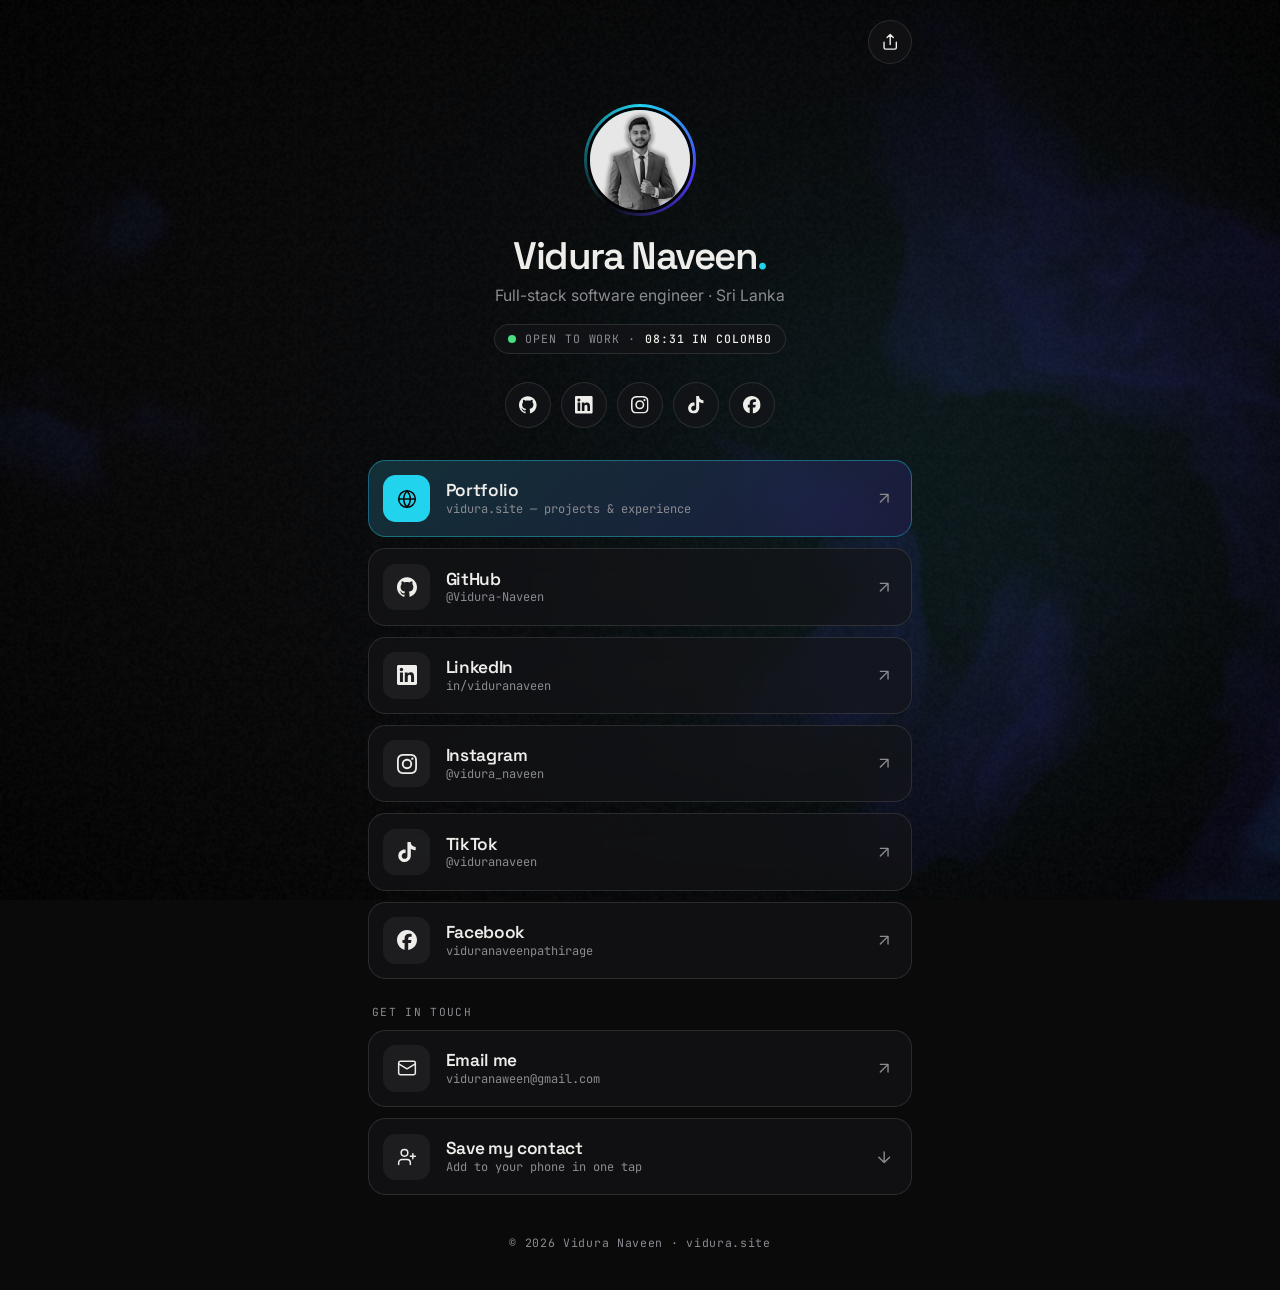
==== links/index.html @ 745ceb68 "Add 3D atom hero, link tree page and nav links pill - Hero: raymarched WebGL atom (nucleus, three or" ====
<!DOCTYPE html>
<html lang="en">

<head>
    <meta charset="UTF-8">
    <meta name="viewport" content="width=device-width, initial-scale=1.0">
    <title>Vidura Naveen — Links</title>
    <meta name="description" content="All of Vidura Naveen's links in one place — portfolio, GitHub, LinkedIn, Instagram, TikTok and Facebook.">
    <meta name="theme-color" content="#0a0a0b">
    <link rel="canonical" href="https://vidura.site/links/">
    <link rel="icon" href="/assets/favicon.svg" type="image/svg+xml">

    <meta property="og:type" content="profile">
    <meta property="og:title" content="Vidura Naveen — Links">
    <meta property="og:description" content="Full-stack software engineer. Find me everywhere.">
    <meta property="og:url" content="https://vidura.site/links/">
    <meta property="og:image" content="https://vidura.site/assets/profile.jpg">
    <meta name="twitter:card" content="summary">

    <link rel="preconnect" href="https://fonts.googleapis.com">
    <link rel="preconnect" href="https://fonts.gstatic.com" crossorigin>
    <link
        href="https://fonts.googleapis.com/css2?family=Space+Grotesk:wght@500;600;700&family=Inter:wght@400;500&family=JetBrains+Mono:wght@400;500&display=swap"
        rel="stylesheet">

    <style>
        :root {
            --bg: #0a0a0b;
            --fg: #eeede9;
            --muted: #8b8b91;
            --line: rgba(238, 237, 233, 0.12);
            --card: rgba(22, 22, 25, 0.62);
            --accent: #22d3ee;
            --indigo: #4c38f2;
            --ease: cubic-bezier(0.22, 1, 0.36, 1);
            --font-display: "Space Grotesk", "Inter", system-ui, sans-serif;
            --font-body: "Inter", system-ui, -apple-system, "Segoe UI", sans-serif;
            --font-mono: "JetBrains Mono", ui-monospace, "Cascadia Code", monospace;
            color-scheme: dark;
        }

        *, *::before, *::after { box-sizing: border-box; }

        html, body { margin: 0; }

        body {
            min-height: 100vh;
            min-height: 100svh;
            background: var(--bg);
            color: var(--fg);
            font: 400 1rem/1.5 var(--font-body);
            -webkit-font-smoothing: antialiased;
        }

        a { color: inherit; text-decoration: none; }

        :focus-visible {
            outline: 2px solid var(--accent);
            outline-offset: 3px;
        }

        .gl {
            position: fixed;
            inset: 0;
            z-index: -1;
            width: 100%;
            height: 100%;
        }

        .wrap {
            width: min(100% - 2rem, 34rem);
            margin: 0 auto;
            padding: 1.25rem 0 2.5rem;
        }

        /* --- top bar --- */
        .bar {
            display: flex;
            align-items: center;
            justify-content: flex-end;
            margin-bottom: 2.5rem;
            font: 500 0.95rem var(--font-mono);
        }

        .icon-btn {
            display: grid;
            place-items: center;
            width: 2.75rem;
            height: 2.75rem;
            border: 1px solid var(--line);
            border-radius: 50%;
            background: var(--card);
            color: var(--fg);
            cursor: pointer;
            backdrop-filter: blur(10px);
            -webkit-backdrop-filter: blur(10px);
            transition: border-color 0.3s, color 0.3s;
        }

        .icon-btn:hover { border-color: var(--accent); color: var(--accent); }

        .i {
            width: 1.15rem;
            height: 1.15rem;
            fill: none;
            stroke: currentColor;
            stroke-width: 1.8;
            stroke-linecap: round;
            stroke-linejoin: round;
        }

        .i--fill { fill: currentColor; stroke: none; }

        /* --- profile --- */
        .profile {
            display: flex;
            flex-direction: column;
            align-items: center;
            text-align: center;
        }

        .avatar {
            position: relative;
            width: 7rem;
            height: 7rem;
            margin-bottom: 1.25rem;
            padding: 3px;
            border-radius: 50%;
            background: conic-gradient(from var(--spin, 0deg), var(--accent), var(--indigo), transparent 60%, var(--accent));
            animation: spin 6s linear infinite;
        }

        @property --spin {
            syntax: "<angle>";
            inherits: false;
            initial-value: 0deg;
        }

        @keyframes spin { to { --spin: 360deg; } }

        .avatar img {
            display: block;
            width: 100%;
            height: 100%;
            border: 3px solid var(--bg);
            border-radius: 50%;
            object-fit: cover;
            filter: grayscale(1) contrast(1.05);
        }

        .name {
            margin: 0;
            font: 600 clamp(1.9rem, 7vw, 2.4rem) / 1.05 var(--font-display);
            letter-spacing: -0.04em;
        }

        .name span { color: var(--accent); }

        .role {
            margin: 0.5rem 0 1rem;
            color: var(--muted);
            font-size: 0.98rem;
        }

        .status {
            display: inline-flex;
            align-items: center;
            gap: 0.55rem;
            padding: 0.4rem 0.85rem;
            border: 1px solid var(--line);
            border-radius: 99px;
            background: var(--card);
            font: 400 0.72rem var(--font-mono);
            letter-spacing: 0.08em;
            text-transform: uppercase;
            color: var(--muted);
            backdrop-filter: blur(10px);
            -webkit-backdrop-filter: blur(10px);
        }

        .status b { color: var(--fg); font-weight: 500; }

        .dot {
            width: 0.5rem;
            height: 0.5rem;
            border-radius: 50%;
            background: #4ade80;
            box-shadow: 0 0 0 0 rgba(74, 222, 128, 0.6);
            animation: pulse 2s infinite;
        }

        @keyframes pulse {
            70% { box-shadow: 0 0 0 0.5rem rgba(74, 222, 128, 0); }
            100% { box-shadow: 0 0 0 0 rgba(74, 222, 128, 0); }
        }

        /* --- quick icon row --- */
        .quick {
            display: flex;
            flex-wrap: wrap;
            justify-content: center;
            gap: 0.6rem;
            margin: 1.75rem 0 2rem;
            padding: 0;
            list-style: none;
        }

        .quick a {
            display: grid;
            place-items: center;
            width: 2.9rem;
            height: 2.9rem;
            border-radius: 50%;
            border: 1px solid var(--line);
            background: var(--card);
            backdrop-filter: blur(10px);
            -webkit-backdrop-filter: blur(10px);
            transition: transform 0.4s var(--ease), background-color 0.3s, color 0.3s, border-color 0.3s;
        }

        .quick a:hover {
            transform: translateY(-3px);
            background: var(--accent);
            border-color: var(--accent);
            color: var(--bg);
        }

        .quick svg { width: 1.1rem; height: 1.1rem; fill: currentColor; }

        /* --- link cards --- */
        .links {
            display: grid;
            grid-template-columns: minmax(0, 1fr);
            gap: 0.7rem;
            margin: 0;
            padding: 0;
            list-style: none;
        }

        .link {
            --mx: 50%;
            --my: 50%;
            position: relative;
            display: flex;
            align-items: center;
            gap: 1rem;
            padding: 0.9rem 1.1rem 0.9rem 0.9rem;
            overflow: hidden;
            border: 1px solid var(--line);
            border-radius: 1.1rem;
            background: var(--card);
            backdrop-filter: blur(14px);
            -webkit-backdrop-filter: blur(14px);
            transition: border-color 0.35s, transform 0.5s var(--ease);
        }

        .link::before {
            content: "";
            position: absolute;
            inset: 0;
            background: radial-gradient(18rem circle at var(--mx) var(--my), rgba(34, 211, 238, 0.14), transparent 60%);
            opacity: 0;
            transition: opacity 0.35s;
            pointer-events: none;
        }

        .link:hover {
            border-color: rgba(34, 211, 238, 0.55);
            transform: translateY(-2px);
        }

        .link:hover::before { opacity: 1; }

        .link__icon {
            display: grid;
            flex-shrink: 0;
            place-items: center;
            width: 2.9rem;
            height: 2.9rem;
            border-radius: 0.8rem;
            background: rgba(238, 237, 233, 0.06);
            transition: background-color 0.35s, color 0.35s;
        }

        .link__icon svg { width: 1.25rem; height: 1.25rem; }

        .link:hover .link__icon { background: var(--accent); color: var(--bg); }

        .link__text {
            display: flex;
            flex: 1;
            flex-direction: column;
            min-width: 0;
        }

        .link__title {
            font: 600 1.08rem / 1.2 var(--font-display);
            letter-spacing: -0.02em;
        }

        .link__sub {
            overflow: hidden;
            font: 400 0.75rem var(--font-mono);
            color: var(--muted);
            text-overflow: ellipsis;
            white-space: nowrap;
        }

        .link__arrow {
            flex-shrink: 0;
            color: var(--muted);
            transition: transform 0.45s var(--ease), color 0.3s;
        }

        .link:hover .link__arrow {
            color: var(--accent);
            transform: rotate(45deg);
        }

        .link--featured {
            border-color: rgba(34, 211, 238, 0.4);
            background: linear-gradient(135deg, rgba(34, 211, 238, 0.16), rgba(76, 56, 242, 0.16)), var(--card);
        }

        .link--featured .link__icon { background: var(--accent); color: var(--bg); }

        .label {
            margin: 1.6rem 0 0.7rem 0.25rem;
            font: 400 0.7rem var(--font-mono);
            letter-spacing: 0.12em;
            text-transform: uppercase;
            color: var(--muted);
        }

        .foot {
            margin-top: 2.5rem;
            text-align: center;
            font: 400 0.72rem var(--font-mono);
            letter-spacing: 0.06em;
            color: var(--muted);
        }

        .foot a:hover { color: var(--accent); }

        .toast {
            position: fixed;
            left: 50%;
            bottom: 1.5rem;
            z-index: 10;
            padding: 0.6rem 1rem;
            border-radius: 99px;
            background: var(--fg);
            color: var(--bg);
            font: 500 0.8rem var(--font-mono);
            opacity: 0;
            translate: -50% 1rem;
            transition: opacity 0.3s, translate 0.4s var(--ease);
            pointer-events: none;
        }

        .toast.is-on { opacity: 1; translate: -50% 0; }

        /* --- entrance --- */
        @media (prefers-reduced-motion: no-preference) {
            .rise {
                opacity: 0;
                animation: rise 0.9s var(--ease) forwards;
                animation-delay: calc(var(--i, 0) * 70ms + 120ms);
            }

            @keyframes rise {
                from { opacity: 0; transform: translateY(18px); }
                to { opacity: 1; transform: none; }
            }
        }

        @media (prefers-reduced-motion: reduce) {
            .avatar, .dot { animation: none; }
        }
    </style>
</head>

<body>
    <canvas class="gl" id="gl" aria-hidden="true"></canvas>

    <div class="wrap">
        <header class="bar rise">
            <button class="icon-btn" type="button" id="share" aria-label="Share this page">
                <svg class="i" viewBox="0 0 24 24" aria-hidden="true"><path d="M4 12v7a2 2 0 0 0 2 2h12a2 2 0 0 0 2-2v-7M16 6l-4-4-4 4M12 2v13" /></svg>
            </button>
        </header>

        <main>
            <section class="profile">
                <div class="avatar rise" style="--i:1">
                    <img src="/assets/profile.jpg" alt="Portrait of Vidura Naveen" width="112" height="112">
                </div>
                <h1 class="name rise" style="--i:2">Vidura Naveen<span>.</span></h1>
                <p class="role rise" style="--i:3">Full-stack software engineer · Sri Lanka</p>
                <span class="status rise" style="--i:4"><i class="dot"></i>Open to work · <b class="clock">--:--</b></span>
            </section>

            <ul class="quick rise" style="--i:5" aria-label="Social profiles">
                <li><a href="https://github.com/Vidura-Naveen" target="_blank" rel="noopener" aria-label="GitHub"><svg viewBox="0 0 24 24" aria-hidden="true"><path d="M12 .297c-6.63 0-12 5.373-12 12 0 5.303 3.438 9.8 8.205 11.385.6.113.82-.258.82-.577 0-.285-.01-1.04-.015-2.04-3.338.724-4.042-1.61-4.042-1.61C4.422 18.07 3.633 17.7 3.633 17.7c-1.087-.744.084-.729.084-.729 1.205.084 1.838 1.236 1.838 1.236 1.07 1.835 2.809 1.305 3.495.998.108-.776.417-1.305.76-1.605-2.665-.3-5.466-1.332-5.466-5.93 0-1.31.465-2.38 1.235-3.22-.135-.303-.54-1.523.105-3.176 0 0 1.005-.322 3.3 1.23.96-.267 1.98-.399 3-.405 1.02.006 2.04.138 3 .405 2.28-1.552 3.285-1.23 3.285-1.23.645 1.653.24 2.873.12 3.176.765.84 1.23 1.91 1.23 3.22 0 4.61-2.805 5.625-5.475 5.92.42.36.81 1.096.81 2.22 0 1.606-.015 2.896-.015 3.286 0 .315.21.69.825.57C20.565 22.092 24 17.592 24 12.297c0-6.627-5.373-12-12-12" /></svg></a></li>
                <li><a href="https://www.linkedin.com/in/viduranaveen" target="_blank" rel="noopener" aria-label="LinkedIn"><svg viewBox="0 0 24 24" aria-hidden="true"><path d="M20.447 20.452h-3.554v-5.569c0-1.328-.027-3.037-1.852-3.037-1.853 0-2.136 1.445-2.136 2.939v5.667H9.351V9h3.414v1.561h.046c.477-.9 1.637-1.85 3.37-1.85 3.601 0 4.267 2.37 4.267 5.455v6.286zM5.337 7.433c-1.144 0-2.063-.926-2.063-2.065 0-1.138.92-2.063 2.063-2.063 1.14 0 2.064.925 2.064 2.063 0 1.139-.925 2.065-2.064 2.065zm1.782 13.019H3.555V9h3.564v11.452zM22.225 0H1.771C.792 0 0 .774 0 1.729v20.542C0 23.227.792 24 1.771 24h20.451C23.2 24 24 23.227 24 22.271V1.729C24 .774 23.2 0 22.222 0h.003z" /></svg></a></li>
                <li><a href="https://www.instagram.com/vidura_naveen/" target="_blank" rel="noopener" aria-label="Instagram"><svg viewBox="0 0 24 24" aria-hidden="true"><use href="#ig" /></svg></a></li>
                <li><a href="https://www.tiktok.com/@viduranaveen" target="_blank" rel="noopener" aria-label="TikTok"><svg viewBox="0 0 24 24" aria-hidden="true"><use href="#tt" /></svg></a></li>
                <li><a href="https://www.facebook.com/viduranaveenpathirage/" target="_blank" rel="noopener" aria-label="Facebook"><svg viewBox="0 0 24 24" aria-hidden="true"><use href="#fb" /></svg></a></li>
            </ul>

            <ul class="links">
                <li class="rise" style="--i:6">
                    <a class="link link--featured" href="/">
                        <span class="link__icon"><svg class="i" viewBox="0 0 24 24" aria-hidden="true"><circle cx="12" cy="12" r="10" /><path d="M2 12h20M12 2a15.3 15.3 0 0 1 4 10 15.3 15.3 0 0 1-4 10 15.3 15.3 0 0 1-4-10 15.3 15.3 0 0 1 4-10z" /></svg></span>
                        <span class="link__text"><span class="link__title">Portfolio</span><span class="link__sub">vidura.site — projects &amp; experience</span></span>
                        <svg class="i link__arrow" viewBox="0 0 24 24" aria-hidden="true"><path d="M7 17 17 7M7 7h10v10" /></svg>
                    </a>
                </li>
                <li class="rise" style="--i:7">
                    <a class="link" href="https://github.com/Vidura-Naveen" target="_blank" rel="noopener">
                        <span class="link__icon"><svg class="i i--fill" viewBox="0 0 24 24" aria-hidden="true"><use href="#gh" /></svg></span>
                        <span class="link__text"><span class="link__title">GitHub</span><span class="link__sub">@Vidura-Naveen</span></span>
                        <svg class="i link__arrow" viewBox="0 0 24 24" aria-hidden="true"><path d="M7 17 17 7M7 7h10v10" /></svg>
                    </a>
                </li>
                <li class="rise" style="--i:8">
                    <a class="link" href="https://www.linkedin.com/in/viduranaveen" target="_blank" rel="noopener">
                        <span class="link__icon"><svg class="i i--fill" viewBox="0 0 24 24" aria-hidden="true"><use href="#li" /></svg></span>
                        <span class="link__text"><span class="link__title">LinkedIn</span><span class="link__sub">in/viduranaveen</span></span>
                        <svg class="i link__arrow" viewBox="0 0 24 24" aria-hidden="true"><path d="M7 17 17 7M7 7h10v10" /></svg>
                    </a>
                </li>
                <li class="rise" style="--i:9">
                    <a class="link" href="https://www.instagram.com/vidura_naveen/" target="_blank" rel="noopener">
                        <span class="link__icon"><svg class="i i--fill" viewBox="0 0 24 24" aria-hidden="true"><use href="#ig" /></svg></span>
                        <span class="link__text"><span class="link__title">Instagram</span><span class="link__sub">@vidura_naveen</span></span>
                        <svg class="i link__arrow" viewBox="0 0 24 24" aria-hidden="true"><path d="M7 17 17 7M7 7h10v10" /></svg>
                    </a>
                </li>
                <li class="rise" style="--i:10">
                    <a class="link" href="https://www.tiktok.com/@viduranaveen" target="_blank" rel="noopener">
                        <span class="link__icon"><svg class="i i--fill" viewBox="0 0 24 24" aria-hidden="true"><use href="#tt" /></svg></span>
                        <span class="link__text"><span class="link__title">TikTok</span><span class="link__sub">@viduranaveen</span></span>
                        <svg class="i link__arrow" viewBox="0 0 24 24" aria-hidden="true"><path d="M7 17 17 7M7 7h10v10" /></svg>
                    </a>
                </li>
                <li class="rise" style="--i:11">
                    <a class="link" href="https://www.facebook.com/viduranaveenpathirage/" target="_blank" rel="noopener">
                        <span class="link__icon"><svg class="i i--fill" viewBox="0 0 24 24" aria-hidden="true"><use href="#fb" /></svg></span>
                        <span class="link__text"><span class="link__title">Facebook</span><span class="link__sub">viduranaveenpathirage</span></span>
                        <svg class="i link__arrow" viewBox="0 0 24 24" aria-hidden="true"><path d="M7 17 17 7M7 7h10v10" /></svg>
                    </a>
                </li>
            </ul>

            <p class="label rise" style="--i:12">Get in touch</p>
            <ul class="links">
                <li class="rise" style="--i:13">
                    <a class="link" href="mailto:viduranaween@gmail.com">
                        <span class="link__icon"><svg class="i" viewBox="0 0 24 24" aria-hidden="true"><rect x="2" y="4" width="20" height="16" rx="2" /><path d="m22 7-10 6L2 7" /></svg></span>
                        <span class="link__text"><span class="link__title">Email me</span><span class="link__sub">viduranaween@gmail.com</span></span>
                        <svg class="i link__arrow" viewBox="0 0 24 24" aria-hidden="true"><path d="M7 17 17 7M7 7h10v10" /></svg>
                    </a>
                </li>
                <li class="rise" style="--i:14">
                    <a class="link" href="/links/vidura-naveen.vcf" download="Vidura Naveen.vcf">
                        <span class="link__icon"><svg class="i" viewBox="0 0 24 24" aria-hidden="true"><path d="M16 21v-2a4 4 0 0 0-4-4H6a4 4 0 0 0-4 4v2" /><circle cx="9" cy="7" r="4" /><path d="M19 8v6M22 11h-6" /></svg></span>
                        <span class="link__text"><span class="link__title">Save my contact</span><span class="link__sub">Add to your phone in one tap</span></span>
                        <svg class="i link__arrow" viewBox="0 0 24 24" aria-hidden="true"><path d="M12 5v14M19 12l-7 7-7-7" /></svg>
                    </a>
                </li>
            </ul>
        </main>

        <footer class="foot rise" style="--i:15">
            © <span class="year">2026</span> Vidura Naveen · <a href="/">vidura.site</a>
        </footer>
    </div>

    <div class="toast" id="toast" role="status" aria-live="polite"></div>

    <!-- Shared icon symbols -->
    <svg width="0" height="0" style="position:absolute" aria-hidden="true">
        <symbol id="gh" viewBox="0 0 24 24"><path d="M12 .297c-6.63 0-12 5.373-12 12 0 5.303 3.438 9.8 8.205 11.385.6.113.82-.258.82-.577 0-.285-.01-1.04-.015-2.04-3.338.724-4.042-1.61-4.042-1.61C4.422 18.07 3.633 17.7 3.633 17.7c-1.087-.744.084-.729.084-.729 1.205.084 1.838 1.236 1.838 1.236 1.07 1.835 2.809 1.305 3.495.998.108-.776.417-1.305.76-1.605-2.665-.3-5.466-1.332-5.466-5.93 0-1.31.465-2.38 1.235-3.22-.135-.303-.54-1.523.105-3.176 0 0 1.005-.322 3.3 1.23.96-.267 1.98-.399 3-.405 1.02.006 2.04.138 3 .405 2.28-1.552 3.285-1.23 3.285-1.23.645 1.653.24 2.873.12 3.176.765.84 1.23 1.91 1.23 3.22 0 4.61-2.805 5.625-5.475 5.92.42.36.81 1.096.81 2.22 0 1.606-.015 2.896-.015 3.286 0 .315.21.69.825.57C20.565 22.092 24 17.592 24 12.297c0-6.627-5.373-12-12-12" /></symbol>
        <symbol id="li" viewBox="0 0 24 24"><path d="M20.447 20.452h-3.554v-5.569c0-1.328-.027-3.037-1.852-3.037-1.853 0-2.136 1.445-2.136 2.939v5.667H9.351V9h3.414v1.561h.046c.477-.9 1.637-1.85 3.37-1.85 3.601 0 4.267 2.37 4.267 5.455v6.286zM5.337 7.433c-1.144 0-2.063-.926-2.063-2.065 0-1.138.92-2.063 2.063-2.063 1.14 0 2.064.925 2.064 2.063 0 1.139-.925 2.065-2.064 2.065zm1.782 13.019H3.555V9h3.564v11.452zM22.225 0H1.771C.792 0 0 .774 0 1.729v20.542C0 23.227.792 24 1.771 24h20.451C23.2 24 24 23.227 24 22.271V1.729C24 .774 23.2 0 22.222 0h.003z" /></symbol>
        <symbol id="ig" viewBox="0 0 24 24"><path d="M7.0301.084c-1.2768.0602-2.1487.264-2.911.5634-.7888.3075-1.4575.72-2.1228 1.3877-.6652.6677-1.075 1.3368-1.3802 2.127-.2954.7638-.4956 1.6365-.552 2.914-.0564 1.2775-.0689 1.6882-.0626 4.947.0062 3.2586.0206 3.6671.0825 4.9473.061 1.2765.264 2.1482.5635 2.9107.308.7889.72 1.4573 1.388 2.1228.6679.6655 1.3365 1.0743 2.1285 1.38.7632.295 1.6361.4961 2.9134.552 1.2773.056 1.6884.069 4.9462.0627 3.2578-.0062 3.668-.0207 4.9478-.0814 1.28-.0607 2.147-.2652 2.9098-.5633.7889-.3086 1.4578-.72 2.1228-1.3881.665-.6682 1.0745-1.3378 1.3795-2.1284.2957-.7632.4966-1.636.552-2.9124.056-1.2809.0692-1.6898.063-4.948-.0063-3.2583-.021-3.6668-.0817-4.9465-.0607-1.2797-.264-2.1487-.5633-2.9117-.3084-.7889-.72-1.4568-1.3876-2.1228C21.2982 1.33 20.628.9208 19.8378.6165 19.074.321 18.2017.1197 16.9244.0645 15.6471.0093 15.236-.005 11.977.0014 8.718.0076 8.31.0215 7.0301.0839m.1402 21.6932c-1.17-.0509-1.8053-.2453-2.2287-.408-.5606-.216-.96-.4771-1.3819-.895-.422-.4178-.6811-.8186-.9-1.378-.1644-.4234-.3624-1.058-.4171-2.228-.0595-1.2645-.072-1.6442-.079-4.848-.007-3.2037.0053-3.583.0607-4.848.05-1.169.2456-1.805.408-2.2282.216-.5613.4762-.96.895-1.3816.4188-.4217.8184-.6814 1.3783-.9003.423-.1651 1.0575-.3614 2.227-.4171 1.2655-.06 1.6447-.072 4.848-.079 3.2033-.007 3.5835.005 4.8495.0608 1.169.0508 1.8053.2445 2.228.408.5608.216.96.4754 1.3816.895.4217.4194.6816.8176.9005 1.3787.1653.4217.3617 1.056.4169 2.2263.0602 1.2655.0739 1.645.0796 4.848.0058 3.203-.0055 3.5834-.061 4.848-.051 1.17-.245 1.8055-.408 2.2294-.216.5604-.4763.96-.8954 1.3814-.419.4215-.8181.6811-1.3783.9-.4224.1649-1.0577.3617-2.2262.4174-1.2656.0595-1.6448.072-4.8493.079-3.2045.007-3.5825-.006-4.848-.0608M16.953 5.5864A1.44 1.44 0 1 0 18.39 4.144a1.44 1.44 0 0 0-1.437 1.4424M5.8385 12.012c.0067 3.4032 2.7706 6.1557 6.173 6.1493 3.4026-.0065 6.157-2.7701 6.1506-6.1733-.0065-3.4032-2.771-6.1565-6.174-6.1498-3.403.0067-6.156 2.771-6.1496 6.1738M8 12.0077a4 4 0 1 1 4.008 3.9921A3.9996 3.9996 0 0 1 8 12.0077" /></symbol>
        <symbol id="tt" viewBox="0 0 24 24"><path d="M12.525.02c1.31-.02 2.61-.01 3.91-.02.08 1.53.63 3.09 1.75 4.17 1.12 1.11 2.7 1.62 4.24 1.79v4.03c-1.44-.05-2.89-.35-4.2-.97-.57-.26-1.1-.59-1.62-.93-.01 2.92.01 5.84-.02 8.75-.08 1.4-.54 2.79-1.35 3.94-1.31 1.92-3.58 3.17-5.91 3.21-1.43.08-2.86-.31-4.08-1.03-2.02-1.19-3.44-3.37-3.65-5.71-.02-.5-.03-1-.01-1.49.18-1.9 1.12-3.72 2.58-4.96 1.66-1.44 3.98-2.13 6.15-1.72.02 1.48-.04 2.96-.04 4.44-.99-.32-2.15-.23-3.02.37-.63.41-1.11 1.04-1.36 1.75-.21.51-.15 1.07-.14 1.61.24 1.64 1.82 3.02 3.5 2.87 1.12-.01 2.19-.66 2.77-1.61.19-.33.4-.67.41-1.06.1-1.79.06-3.57.07-5.36.01-4.03-.01-8.05.02-12.07z" /></symbol>
        <symbol id="fb" viewBox="0 0 24 24"><path d="M9.101 23.691v-7.98H6.627v-3.667h2.474v-1.58c0-4.085 1.848-5.978 5.858-5.978.401 0 .955.042 1.468.103a8.68 8.68 0 0 1 1.141.195v3.325a8.623 8.623 0 0 0-.653-.036 26.805 26.805 0 0 0-.733-.009c-.707 0-1.259.096-1.675.309a1.686 1.686 0 0 0-.679.622c-.258.42-.374.995-.374 1.752v1.297h3.919l-.386 2.103-.287 1.564h-3.246v8.245C19.396 23.238 24 18.179 24 12.044c0-6.627-5.373-12-12-12s-12 5.373-12 12c0 5.628 3.874 10.35 9.101 11.647Z" /></symbol>
    </svg>

    <script src="/js/webgl.js" defer></script>
    <script>
        document.addEventListener('DOMContentLoaded', () => {
            // Fade the shader background in
            if (window.VNGL) {
                const t0 = performance.now();
                const step = (now) => {
                    const p = Math.min((now - t0) / 1600, 1);
                    window.VNGL.setIntro(1 - Math.pow(1 - p, 3));
                    if (p < 1) requestAnimationFrame(step);
                };
                requestAnimationFrame(step);
            }

            document.querySelectorAll('.year').forEach((el) => { el.textContent = new Date().getFullYear(); });

            const fmt = new Intl.DateTimeFormat('en-GB', { timeZone: 'Asia/Colombo', hour: '2-digit', minute: '2-digit', hour12: false });
            const tick = () => document.querySelectorAll('.clock').forEach((el) => { el.textContent = fmt.format(new Date()) + ' in Colombo'; });
            tick();
            setInterval(tick, 10000);

            // Spotlight follows the pointer on each card
            document.querySelectorAll('.link').forEach((card) => {
                card.addEventListener('pointermove', (e) => {
                    const r = card.getBoundingClientRect();
                    card.style.setProperty('--mx', `${e.clientX - r.left}px`);
                    card.style.setProperty('--my', `${e.clientY - r.top}px`);
                });
            });

            // Native share sheet on phones, copy-link fallback elsewhere
            const toast = document.getElementById('toast');
            const say = (msg) => {
                toast.textContent = msg;
                toast.classList.add('is-on');
                clearTimeout(say.t);
                say.t = setTimeout(() => toast.classList.remove('is-on'), 1800);
            };
            document.getElementById('share').addEventListener('click', async () => {
                const data = { title: 'Vidura Naveen', url: 'https://vidura.site/links/' };
                if (navigator.share) {
                    try { await navigator.share(data); } catch (err) { /* dismissed */ }
                    return;
                }
                try {
                    await navigator.clipboard.writeText(data.url);
                    say('Link copied');
                } catch (err) {
                    say(data.url);
                }
            });
        });
    </script>
</body>

</html>
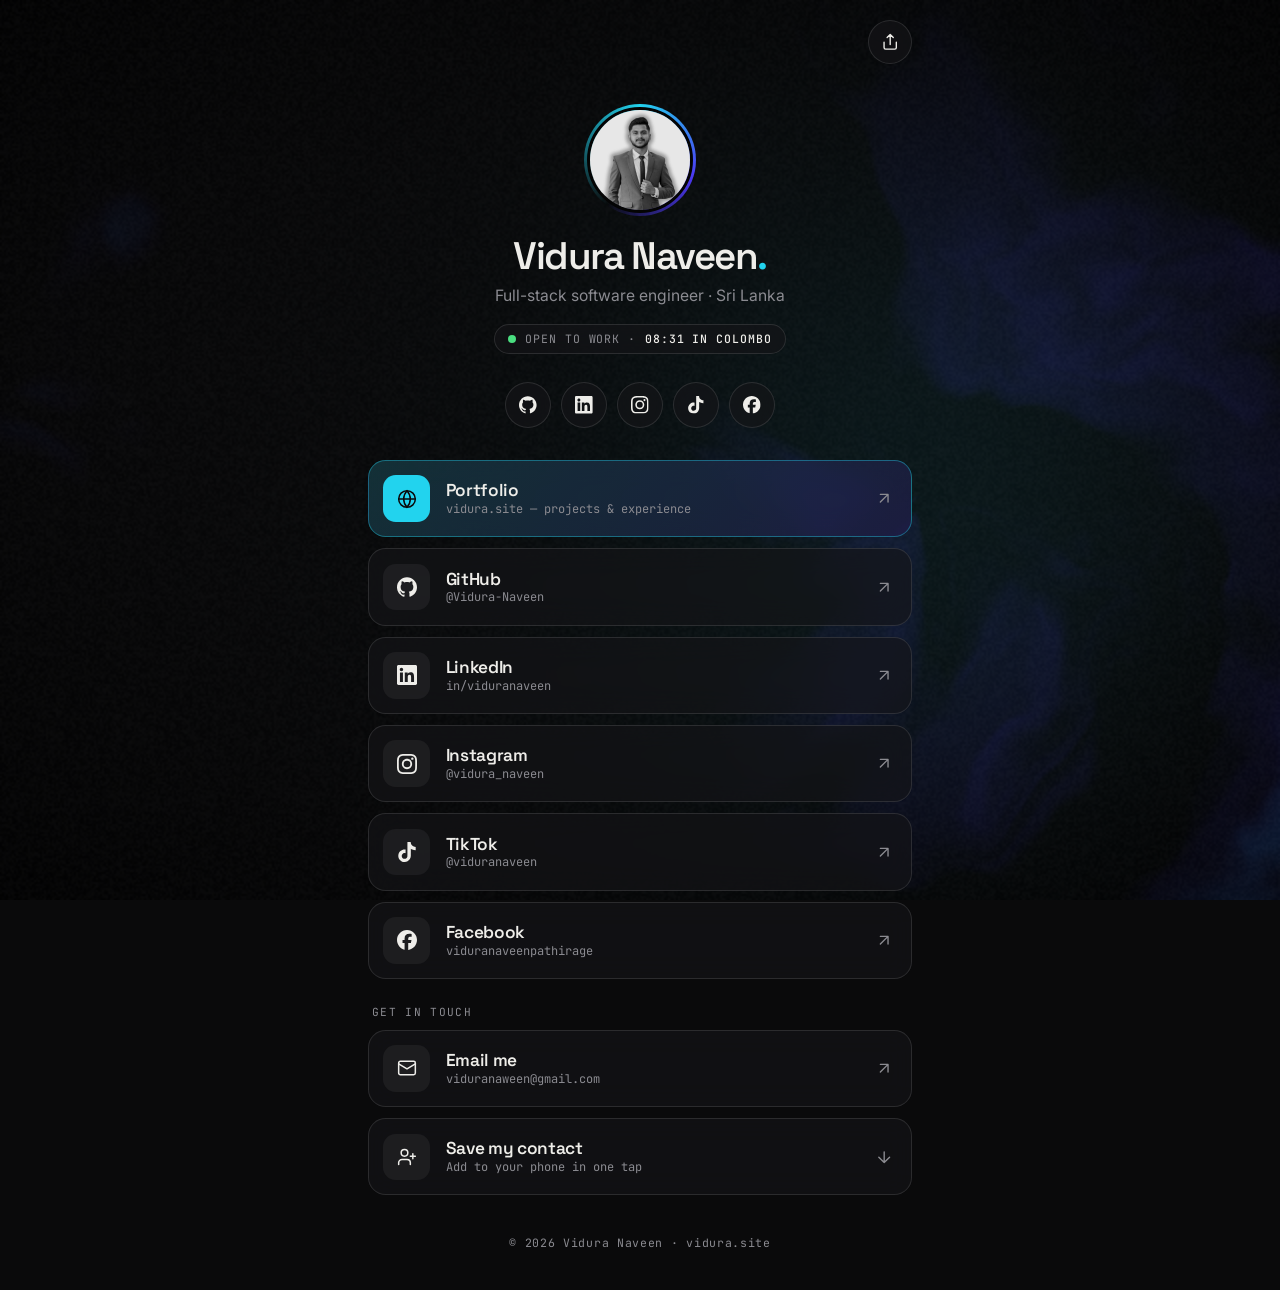
==== commit bdf89e18: "Use relative paths so pages also work when opened from disk Root-absolute links like /links/ resolve" ====
--- a/links/index.html
+++ b/links/index.html
@@ -8,7 +8,7 @@
     <meta name="description" content="All of Vidura Naveen's links in one place — portfolio, GitHub, LinkedIn, Instagram, TikTok and Facebook.">
     <meta name="theme-color" content="#0a0a0b">
     <link rel="canonical" href="https://vidura.site/links/">
-    <link rel="icon" href="/assets/favicon.svg" type="image/svg+xml">
+    <link rel="icon" href="../assets/favicon.svg" type="image/svg+xml">
 
     <meta property="og:type" content="profile">
     <meta property="og:title" content="Vidura Naveen — Links">
@@ -393,7 +393,7 @@
         <main>
             <section class="profile">
                 <div class="avatar rise" style="--i:1">
-                    <img src="/assets/profile.jpg" alt="Portrait of Vidura Naveen" width="112" height="112">
+                    <img src="../assets/profile.jpg" alt="Portrait of Vidura Naveen" width="112" height="112">
                 </div>
                 <h1 class="name rise" style="--i:2">Vidura Naveen<span>.</span></h1>
                 <p class="role rise" style="--i:3">Full-stack software engineer · Sri Lanka</p>
@@ -410,7 +410,7 @@
 
             <ul class="links">
                 <li class="rise" style="--i:6">
-                    <a class="link link--featured" href="/">
+                    <a class="link link--featured" href="../">
                         <span class="link__icon"><svg class="i" viewBox="0 0 24 24" aria-hidden="true"><circle cx="12" cy="12" r="10" /><path d="M2 12h20M12 2a15.3 15.3 0 0 1 4 10 15.3 15.3 0 0 1-4 10 15.3 15.3 0 0 1-4-10 15.3 15.3 0 0 1 4-10z" /></svg></span>
                         <span class="link__text"><span class="link__title">Portfolio</span><span class="link__sub">vidura.site — projects &amp; experience</span></span>
                         <svg class="i link__arrow" viewBox="0 0 24 24" aria-hidden="true"><path d="M7 17 17 7M7 7h10v10" /></svg>
@@ -463,7 +463,7 @@
                     </a>
                 </li>
                 <li class="rise" style="--i:14">
-                    <a class="link" href="/links/vidura-naveen.vcf" download="Vidura Naveen.vcf">
+                    <a class="link" href="vidura-naveen.vcf" download="Vidura Naveen.vcf">
                         <span class="link__icon"><svg class="i" viewBox="0 0 24 24" aria-hidden="true"><path d="M16 21v-2a4 4 0 0 0-4-4H6a4 4 0 0 0-4 4v2" /><circle cx="9" cy="7" r="4" /><path d="M19 8v6M22 11h-6" /></svg></span>
                         <span class="link__text"><span class="link__title">Save my contact</span><span class="link__sub">Add to your phone in one tap</span></span>
                         <svg class="i link__arrow" viewBox="0 0 24 24" aria-hidden="true"><path d="M12 5v14M19 12l-7 7-7-7" /></svg>
@@ -473,7 +473,7 @@
         </main>
 
         <footer class="foot rise" style="--i:15">
-            © <span class="year">2026</span> Vidura Naveen · <a href="/">vidura.site</a>
+            © <span class="year">2026</span> Vidura Naveen · <a href="../">vidura.site</a>
         </footer>
     </div>
 
@@ -488,9 +488,17 @@
         <symbol id="fb" viewBox="0 0 24 24"><path d="M9.101 23.691v-7.98H6.627v-3.667h2.474v-1.58c0-4.085 1.848-5.978 5.858-5.978.401 0 .955.042 1.468.103a8.68 8.68 0 0 1 1.141.195v3.325a8.623 8.623 0 0 0-.653-.036 26.805 26.805 0 0 0-.733-.009c-.707 0-1.259.096-1.675.309a1.686 1.686 0 0 0-.679.622c-.258.42-.374.995-.374 1.752v1.297h3.919l-.386 2.103-.287 1.564h-3.246v8.245C19.396 23.238 24 18.179 24 12.044c0-6.627-5.373-12-12-12s-12 5.373-12 12c0 5.628 3.874 10.35 9.101 11.647Z" /></symbol>
     </svg>
 
-    <script src="/js/webgl.js" defer></script>
+    <script src="../js/webgl.js" defer></script>
     <script>
         document.addEventListener('DOMContentLoaded', () => {
+            // Opened straight from disk (file://)? Folder links like "../" need an explicit index.html
+            if (location.protocol === 'file:') {
+                document.querySelectorAll('a[href$="/"]').forEach((a) => {
+                    const href = a.getAttribute('href');
+                    if (!/^[a-z]+:/i.test(href)) a.setAttribute('href', `${href}index.html`);
+                });
+            }
+
             // Fade the shader background in
             if (window.VNGL) {
                 const t0 = performance.now();
